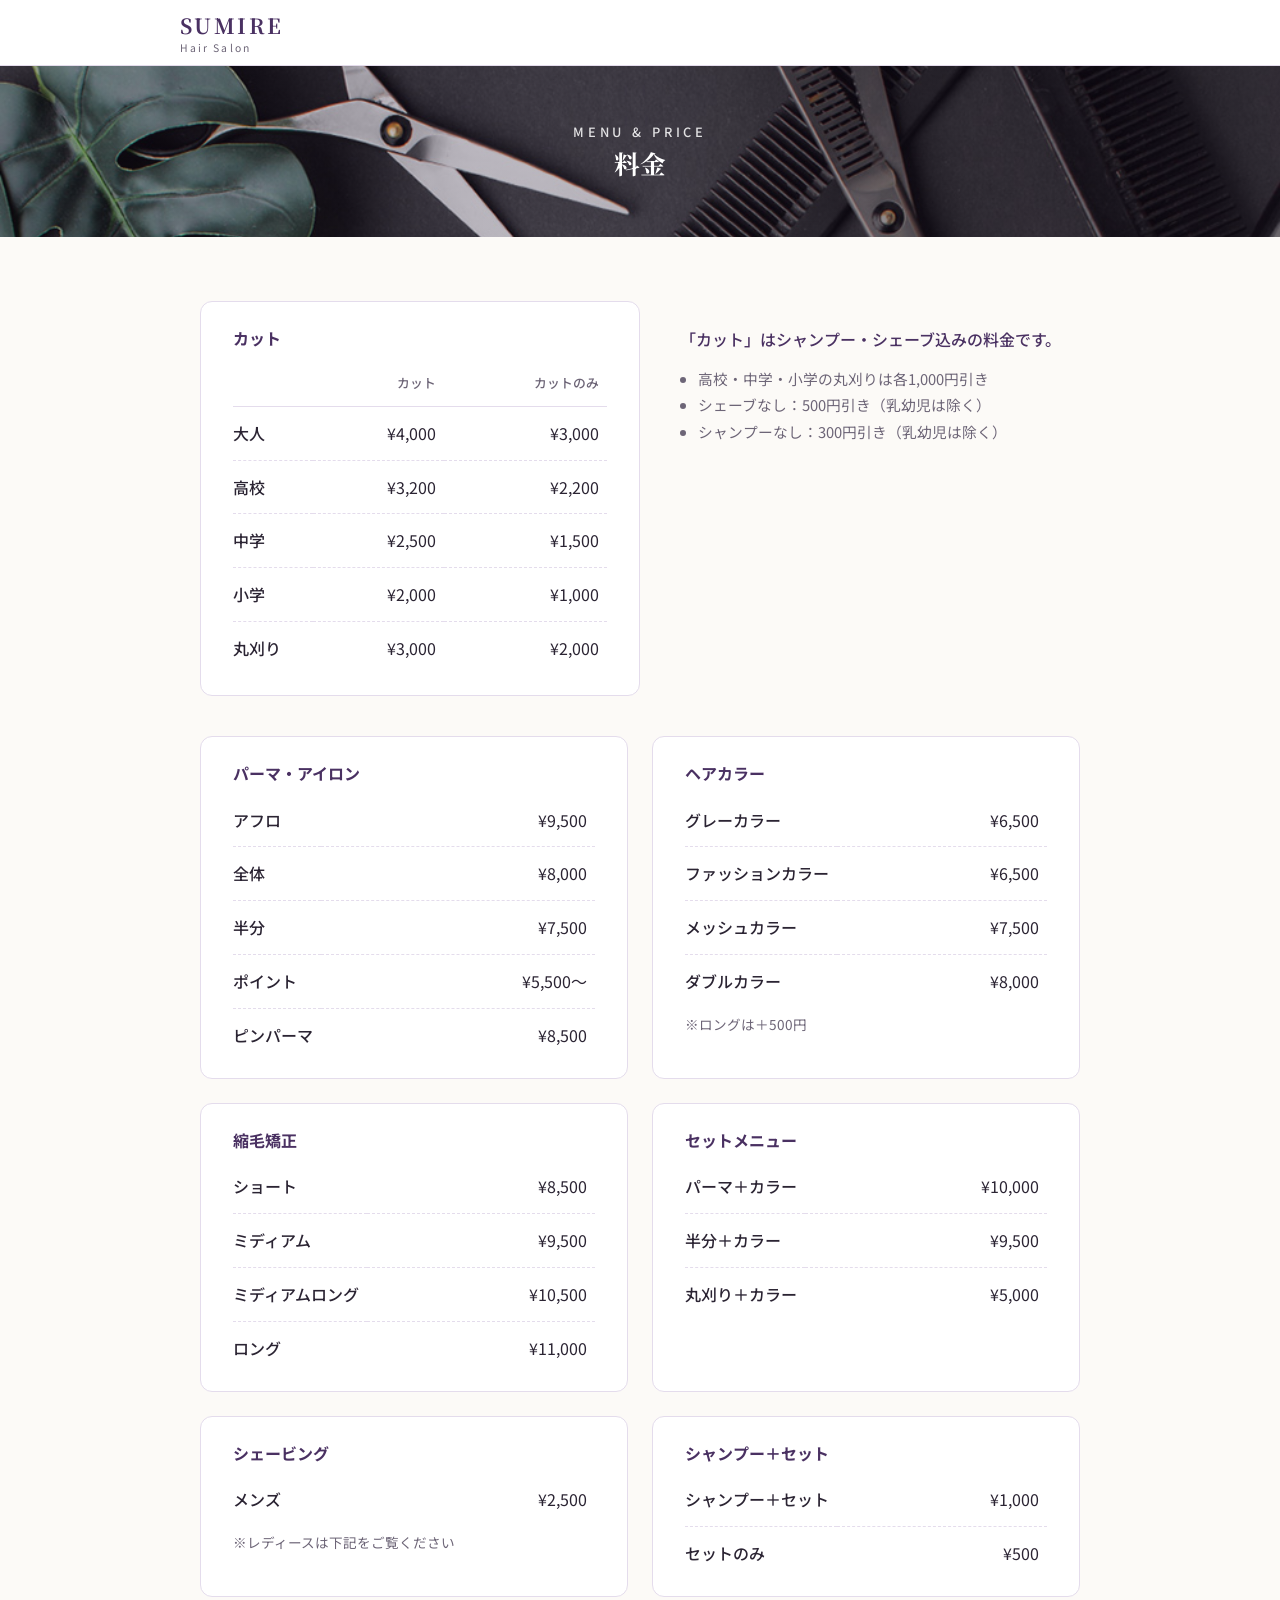
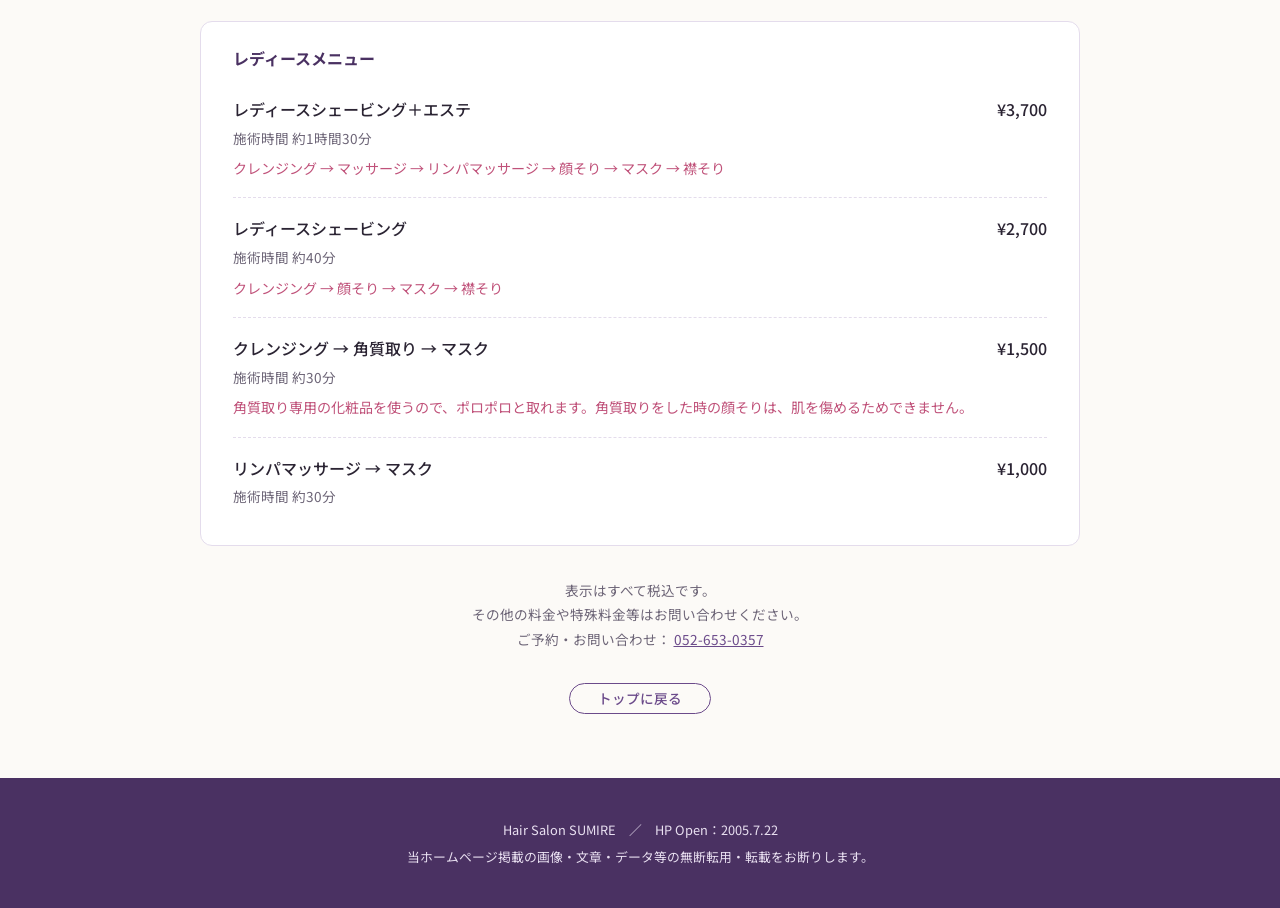
==== price.html @ cefce8b9 "Add files via upload" ====
<!DOCTYPE html>
<html lang="ja">

<head>
    <meta charset="UTF-8">
    <meta name="viewport" content="width=device-width, initial-scale=1, viewport-fit=cover">
    <title>料金｜Hair Salon SUMIRE</title>
    <meta name="description" content="Hair Salon SUMIREの料金表。カット、パーマ・アイロン、ヘアカラー、縮毛矯正、シェービングなど全メニューをご案内します。">
    <link rel="preconnect" href="https://fonts.googleapis.com">
    <link rel="preconnect" href="https://fonts.gstatic.com" crossorigin>
    <link
        href="https://fonts.googleapis.com/css2?family=Noto+Sans+JP:wght@400;500;700&family=Noto+Serif+JP:wght@500;700&display=swap"
        rel="stylesheet">
    <link rel="stylesheet" href="style.css">
</head>

<body>

    <header>
        <div class="bar">
            <a class="logo" href="index.html">SUMIRE<span>Hair Salon</span></a>
            <a class="tel-s" href="tel:052-653-0357">📞 予約する</a>
        </div>
    </header>

    <main>
        <div class="price-hero">
            <div class="h"><small>MENU &amp; PRICE</small>
                <h1>料金</h1>
            </div>
        </div>

        <section id="price">
            <div class="wrap">

                <!-- カット -->
                <div class="price-wrap">
                    <div class="price-card">
                        <table class="price">
                            <caption>カット</caption>
                            <thead>
                                <tr>
                                    <th scope="col"><span class="sr-only">区分</span></th>
                                    <th scope="col">カット</th>
                                    <th scope="col">カットのみ</th>
                                </tr>
                            </thead>
                            <tbody>
                                <tr>
                                    <th scope="row">大人</th>
                                    <td>¥4,000</td>
                                    <td>¥3,000</td>
                                </tr>
                                <tr>
                                    <th scope="row">高校</th>
                                    <td>¥3,200</td>
                                    <td>¥2,200</td>
                                </tr>
                                <tr>
                                    <th scope="row">中学</th>
                                    <td>¥2,500</td>
                                    <td>¥1,500</td>
                                </tr>
                                <tr>
                                    <th scope="row">小学</th>
                                    <td>¥2,000</td>
                                    <td>¥1,000</td>
                                </tr>
                                <tr>
                                    <th scope="row">丸刈り</th>
                                    <td>¥3,000</td>
                                    <td>¥2,000</td>
                                </tr>
                            </tbody>
                        </table>
                    </div>
                    <div class="price-side">
                        <p class="price-lead">「カット」はシャンプー・シェーブ込みの料金です。</p>
                        <ul class="price-notes">
                            <li>高校・中学・小学の丸刈りは各1,000円引き</li>
                            <li>シェーブなし：500円引き（乳幼児は除く）</li>
                            <li>シャンプーなし：300円引き（乳幼児は除く）</li>
                        </ul>
                    </div>
                </div>

                <!-- その他のメニュー -->
                <div class="price-grid">

                    <div class="price-card">
                        <table class="price">
                            <caption>パーマ・アイロン</caption>
                            <tbody>
                                <tr>
                                    <th scope="row">アフロ</th>
                                    <td>¥9,500</td>
                                </tr>
                                <tr>
                                    <th scope="row">全体</th>
                                    <td>¥8,000</td>
                                </tr>
                                <tr>
                                    <th scope="row">半分</th>
                                    <td>¥7,500</td>
                                </tr>
                                <tr>
                                    <th scope="row">ポイント</th>
                                    <td>¥5,500〜</td>
                                </tr>
                                <tr>
                                    <th scope="row">ピンパーマ</th>
                                    <td>¥8,500</td>
                                </tr>
                            </tbody>
                        </table>
                    </div>

                    <div class="price-card">
                        <table class="price">
                            <caption>ヘアカラー</caption>
                            <tbody>
                                <tr>
                                    <th scope="row">グレーカラー</th>
                                    <td>¥6,500</td>
                                </tr>
                                <tr>
                                    <th scope="row">ファッションカラー</th>
                                    <td>¥6,500</td>
                                </tr>
                                <tr>
                                    <th scope="row">メッシュカラー</th>
                                    <td>¥7,500</td>
                                </tr>
                                <tr>
                                    <th scope="row">ダブルカラー</th>
                                    <td>¥8,000</td>
                                </tr>
                            </tbody>
                        </table>
                        <p class="price-note">※ロングは＋500円</p>
                    </div>

                    <div class="price-card">
                        <table class="price">
                            <caption>縮毛矯正</caption>
                            <tbody>
                                <tr>
                                    <th scope="row">ショート</th>
                                    <td>¥8,500</td>
                                </tr>
                                <tr>
                                    <th scope="row">ミディアム</th>
                                    <td>¥9,500</td>
                                </tr>
                                <tr>
                                    <th scope="row">ミディアムロング</th>
                                    <td>¥10,500</td>
                                </tr>
                                <tr>
                                    <th scope="row">ロング</th>
                                    <td>¥11,000</td>
                                </tr>
                            </tbody>
                        </table>
                    </div>

                    <div class="price-card">
                        <table class="price">
                            <caption>セットメニュー</caption>
                            <tbody>
                                <tr>
                                    <th scope="row">パーマ＋カラー</th>
                                    <td>¥10,000</td>
                                </tr>
                                <tr>
                                    <th scope="row">半分＋カラー</th>
                                    <td>¥9,500</td>
                                </tr>
                                <tr>
                                    <th scope="row">丸刈り＋カラー</th>
                                    <td>¥5,000</td>
                                </tr>
                            </tbody>
                        </table>
                    </div>

                    <div class="price-card">
                        <table class="price">
                            <caption>シェービング</caption>
                            <tbody>
                                <tr>
                                    <th scope="row">メンズ</th>
                                    <td>¥2,500</td>
                                </tr>
                            </tbody>
                        </table>
                        <p class="price-note">※レディースは下記をご覧ください</p>
                    </div>

                    <div class="price-card">
                        <table class="price">
                            <caption>シャンプー＋セット</caption>
                            <tbody>
                                <tr>
                                    <th scope="row">シャンプー＋セット</th>
                                    <td>¥1,000</td>
                                </tr>
                                <tr>
                                    <th scope="row">セットのみ</th>
                                    <td>¥500</td>
                                </tr>
                            </tbody>
                        </table>
                    </div>

                </div>

                <div class="price-card price-wide">
                    <h3 class="menu-title">レディースメニュー</h3>
                    <ul class="menu-list">
                        <li>
                            <div class="menu-row"><span>レディースシェービング＋エステ</span><span class="menu-price">¥3,700</span>
                            </div>
                            <p class="menu-meta">施術時間 約1時間30分</p>
                            <p class="menu-steps">クレンジング → マッサージ → リンパマッサージ → 顔そり → マスク → 襟そり</p>
                        </li>
                        <li>
                            <div class="menu-row"><span>レディースシェービング</span><span class="menu-price">¥2,700</span></div>
                            <p class="menu-meta">施術時間 約40分</p>
                            <p class="menu-steps">クレンジング → 顔そり → マスク → 襟そり</p>
                        </li>
                        <li>
                            <div class="menu-row"><span>クレンジング → 角質取り → マスク</span><span class="menu-price">¥1,500</span>
                            </div>
                            <p class="menu-meta">施術時間 約30分</p>
                            <p class="menu-steps">角質取り専用の化粧品を使うので、ポロポロと取れます。角質取りをした時の顔そりは、肌を傷めるためできません。</p>
                        </li>
                        <li>
                            <div class="menu-row"><span>リンパマッサージ → マスク</span><span class="menu-price">¥1,000</span>
                            </div>
                            <p class="menu-meta">施術時間 約30分</p>
                        </li>
                    </ul>
                </div>

                <p class="fine" style="margin-top:32px">表示はすべて税込です。<br>その他の料金や特殊料金等はお問い合わせください。<br>ご予約・お問い合わせ：
                    <a href="tel:052-653-0357">052-653-0357</a>
                </p>

                <div class="back-b">
                    <a href="index.html#price">トップに戻る</a>
                </div>
            </div>
        </section>
    </main>

    <footer>
        <p>Hair Salon SUMIRE　／　HP Open：2005.7.22</p>
        <p>当ホームページ掲載の画像・文章・データ等の無断転用・転載をお断りします。</p>
    </footer>

    <div class="callbar"><a href="tel:052-653-0357">📞 電話で予約</a><a href="index.html#shop">アクセス</a></div>

</body>

</html>
---- style.css ----
:root {
  --violet: #6b4a8a;
  --violet-d: #4a3162;
  --violet-l: #f1ebf6;
  --accent: #c0527a;
  --ink: #2b2433;
  --sub: #6d6577;
  --line: #e4dcec;
  --bg: #fcfaf7;
  --white: #fff;
  --serif: "Noto Serif JP", "Hiragino Mincho ProN", "Yu Mincho", serif;
  --sans: "Noto Sans JP", "Hiragino Kaku Gothic ProN", "Meiryo", sans-serif;
}

* {
  box-sizing: border-box;
}

html {
  scroll-behavior: smooth;
  scroll-padding-top: 104px;
}

body {
  margin: 0;
  font-family: var(--sans);
  color: var(--ink);
  background: var(--bg);
  line-height: 1.8;
  font-size: 16px;
  padding-bottom: 72px;
}

img {
  max-width: 100%;
  height: auto;
}

a {
  color: var(--violet);
}

.wrap {
  max-width: 960px;
  margin: 0 auto;
  padding: 0 20px;
}

section {
  padding: 64px 0;
}

section:nth-of-type(even) {
  background: var(--white);
}

.h {
  text-align: center;
  margin: 0 0 36px;
}

.h small {
  display: block;
  font: 500 .8rem var(--sans);
  letter-spacing: .3em;
  color: var(--accent);
}

.h h1,
.h h2 {
  font: 700 1.6rem var(--serif);
  margin: 4px 0 0;
  color: var(--violet-d);
}

/*----- header -----*/
header {
  position: sticky;
  top: 0;
  z-index: 20;
  background: rgba(255, 255, 255, .96);
  border-bottom: 1px solid var(--line);
  padding-top: env(safe-area-inset-top, 0px);
}

.bar {
  display: flex;
  align-items: center;
  justify-content: space-between;
  gap: 12px;
  padding: 10px 20px;
  max-width: 960px;
  margin: 0 auto;
}

.logo {
  font: 700 1.3rem var(--serif);
  letter-spacing: .12em;
  color: var(--violet-d);
  text-decoration: none;
}

.logo span {
  display: block;
  font: 400 .65rem var(--sans);
  letter-spacing: .2em;
  color: var(--sub);
}

.tel-s {
  display: none;
  text-decoration: none;
  font-weight: 700;
  color: var(--violet-d);
}

nav {
  border-top: 1px solid var(--line);
  overflow-x: auto;
  -webkit-overflow-scrolling: touch;
  scrollbar-width: none;
}

nav::-webkit-scrollbar {
  display: none;
}

nav ul {
  display: flex;
  justify-content: center;
  gap: 4px;
  list-style: none;
  margin: 0;
  padding: 0 12px;
  min-width: max-content;
  margin-inline: auto;
}

nav a {
  display: block;
  padding: 9px 12px;
  font-size: .88rem;
  text-decoration: none;
  color: var(--ink);
  white-space: nowrap;
}

nav a:hover {
  color: var(--accent);
}

/*----- FV -----*/
.fv {
  position: relative;
  min-height: 62vh;
  display: grid;
  place-items: center;
  text-align: center;
  color: #fff;
  background-image: url(image/salon.png);
  background-size: cover;
  background-position: center 80%;
  background-color: var(--violet-d);
}

.fv::after {
  content: "";
  position: absolute;
  inset: 0;
  background: linear-gradient(rgba(30, 18, 44, .05), rgba(30, 18, 44, .25));
}

.fv>div {
  position: relative;
  z-index: 1;
  padding: 40px 20px;
}

.fv p span {
  display: block;
}

.fv .note span {
  display: inline-block;
}

.fv h1 {
  font: 700 clamp(2rem, 7vw, 3.4rem) var(--serif);
  letter-spacing: .18em;
  margin: 0;
}

.fv p {
  margin: 10px 0 24px;
  font-size: clamp(.85rem, 3.8vw, 1rem);
  letter-spacing: .08em;
}

.btn {
  display: inline-block;
  background: var(--accent);
  color: #fff;
  text-decoration: none;
  font-weight: 700;
  padding: 14px 28px;
  border-radius: 999px;
}

.btn:hover {
  opacity: .9;
}

.fv .note {
  display: block;
  margin-top: 12px;
  font-size: .82rem;
  opacity: .9;
}

/*----- 下層ページの見出し帯（共通部分） ----- */
.news-hero,
.price-hero {
  color: #fff;
  text-align: center;
  padding: 56px 20px;
}

.news-hero .h,
.price-hero .h {
  margin: 0;
}

.news-hero .h small,
.price-hero .h small {
  color: #fff;
  opacity: .85;
}

.news-hero .h h1,
.price-hero .h h1 {
  color: #fff;
}

/* お知らせページの見出し帯の背景 */
.news-hero {
  background:
    linear-gradient(rgba(30, 18, 44, .3), rgba(30, 18, 44, .3)),
    url("image/news-hero.jpg") center/cover no-repeat,
    linear-gradient(135deg, #7d5a9c, #4a3162);
  background-position: center 40%;
}

/* 料金ページの見出し帯の背景 */
.price-hero {
  background:
    linear-gradient(rgba(30, 18, 44, .3), rgba(30, 18, 44, .3)),
    url("image/price-hero.jpg") center/cover no-repeat,
    linear-gradient(135deg, #c0527a, #6b4a8a);
  background-position: center 15%;
}

/*----- news -----*/
.news {
  list-style: none;
  margin: 0;
  padding: 0;
  border-top: 1px solid var(--line);
}

.news li {
  display: flex;
  gap: 16px;
  padding: 16px 4px;
  border-bottom: 1px solid var(--line);
  align-items: baseline;
}

.news time {
  color: var(--sub);
  font-size: .88rem;
  flex: none;
  width: 6.5em;
}

.tag {
  flex: none;
  width: 100px;
  text-align: center;
  font-size: .72rem;
  padding: 2px 0;
  border-radius: 999px;
  background: var(--violet-l);
  color: var(--violet-d);
}

.tag.imp {
  background: var(--accent);
  color: #fff;
}

.news .body {
  flex: 1;
  min-width: 0;
}

.news .body p {
  margin: 0;
}

.news .body .text {
  margin-top: 6px;
  font-size: .92rem;
  color: var(--sub);
}

/* ul全体をリンクにする（トップページ用） */
a.news-link {
  display: block;
  color: inherit;
  text-decoration: none;
}

.news-link .news li {
  transition: background .2s;
}

.news-link .news li:hover {
  background: var(--violet-l);
}

.more {
  display: block;
  text-align: right;
  margin-top: 12px;
  font-size: .9rem;
  color: var(--violet);
}

/* トップに戻るボタン */
.back-b {
  margin-top: 32px;
  text-align: center;
}

.back-b a {
  display: inline-block;
  padding: 4px 28px;
  border: 1px solid var(--violet);
  border-radius: 999px;
  font-size: .85rem;
  line-height: 1.5;
  font-weight: 500;
  text-decoration: none;
}

.back-b a:hover {
  background: var(--violet-l);
}

.banner {
  display: block;
  margin-top: 24px;
  padding: 16px 20px;
  border: 1px solid var(--violet);
  border-radius: 10px;
  text-align: center;
  text-decoration: none;
  font-weight: 500;
}

/*----- message ----- */
.msg {
  max-width: 640px;
  margin: 0 auto;
  text-align: center;
  font-family: var(--serif);
  font-size: 1.05rem;
  line-height: 2.2;
}

/* message：文ごとに段落を分けたとき用 */
.msg p {
  margin: 0 0 .6em;
  text-wrap: balance;
}

.msg .reserve {
  margin-top: 28px;
  padding: 18px;
  background: var(--violet-l);
  border-radius: 10px;
  font: 400 .95rem/1.8 var(--sans);
}

/*----- history -----*/
.history {
  list-style: none;
  margin: 0 auto;
  padding: 0;
  max-width: 760px;
  position: relative;
}

.history::before {
  content: "";
  position: absolute;
  left: 103px;
  top: 8px;
  bottom: 8px;
  width: 2px;
  background: var(--line);
}

.history li {
  display: grid;
  grid-template-columns: 88px 1fr;
  gap: 0 32px;
  padding-bottom: 40px;
  position: relative;
}

.history li:last-child {
  padding-bottom: 0;
}

.history li::before {
  content: "";
  position: absolute;
  left: 98px;
  top: 8px;
  width: 12px;
  height: 12px;
  border-radius: 50%;
  background: var(--accent);
}

.hist-year {
  text-align: right;
  font: 700 1.3rem/1.4 var(--serif);
  color: var(--violet-d);
}

.hist-year small {
  display: block;
  font: 400 .78rem/1.4 var(--sans);
  color: var(--sub);
}

.hist-body figure {
  margin: 0 0 12px;
}

.hist-body img {
  display: block;
  width: 100%;
  max-width: 420px;
  border: 1px solid var(--line);
  border-radius: 10px;
  aspect-ratio: 4/3;
  object-fit: cover;
}

.hist-body h3 {
  margin: 0 0 4px;
  font: 700 1.05rem var(--serif);
  color: var(--violet-d);
}

.hist-body p {
  margin: 0;
  font-size: .95rem;
}

/*----- price ----- */
.price-wrap {
  display: grid;
  grid-template-columns: minmax(0, 1.1fr) minmax(0, 1fr);
  gap: 40px;
  max-width: 880px;
  margin: 0 auto;
  align-items: start;
}

.price-card {
  background: var(--white);
  border: 1px solid var(--line);
  border-radius: 12px;
  padding: 8px 32px 20px;
}

/* 白い背景のセクションに置いたときは、カードをベージュにする */
section:nth-of-type(even) .price-card {
  background: var(--bg);
}

.price {
  width: 100%;
  border-collapse: collapse;
  margin: 0;
}

.price caption {
  text-align: left;
  font-weight: 700;
  color: var(--violet-d);
  padding: 14px 0 6px;
}

.sr-only {
  position: absolute;
  width: 1px;
  height: 1px;
  overflow: hidden;
  clip: rect(0 0 0 0);
  white-space: nowrap;
}

.price th,
.price td {
  padding: 12px 8px;
  border-bottom: 1px dashed var(--line);
  font-weight: 400;
  text-align: left;
}

.price thead th {
  font-size: .8rem;
  font-weight: 500;
  color: var(--sub);
  border-bottom: 1px solid var(--line);
  text-align: right;
}

.price tbody th {
  width: 5em;
  padding-left: 0;
  font-weight: 500;
  white-space: nowrap;
}

.price td {
  text-align: right;
  white-space: nowrap;
  font-variant-numeric: tabular-nums;
}

.price tbody tr:last-child th,
.price tbody tr:last-child td {
  border-bottom: 0;
}

.price-side {
  padding-top: 24px;
}

.price-lead {
  margin: 0 0 12px;
  font-weight: 500;
  color: var(--violet-d);
}

.price-notes {
  margin: 0 0 32px;
  padding-left: 1.2em;
  font-size: .92rem;
  color: var(--sub);
}

.btn-o {
  display: block;
  padding: 10px 20px;
  border: 1px solid var(--violet);
  border-radius: 999px;
  text-align: center;
  font-weight: 500;
  text-decoration: none;
}

.btn-o:hover {
  background: var(--violet-l);
}

.fine {
  text-align: center;
  color: var(--sub);
  font-size: .85rem;
}

.price-side .fine {
  text-align: left;
  margin-top: 24px;
}

/* price.html：全メニュー */
.price-grid {
  display: grid;
  grid-template-columns: 1fr 1fr;
  gap: 24px;
  max-width: 880px;
  margin: 40px auto 0;
}

.price-grid .price-card {
  padding-bottom: 16px;
}

.price-note {
  margin: 4px 0 0;
  font-size: .85rem;
  color: var(--sub);
}

.price-wide {
  max-width: 880px;
  margin: 24px auto 0;
}

.menu-title {
  margin: 0;
  padding: 14px 0 6px;
  font-size: 1rem;
  font-weight: 700;
  color: var(--violet-d);
}

.menu-list {
  list-style: none;
  margin: 0;
  padding: 0;
}

.menu-list li {
  padding: 16px 0;
  border-bottom: 1px dashed var(--line);
}

.menu-list li:last-child {
  border-bottom: 0
}

.menu-row {
  display: flex;
  flex-wrap: wrap;
  justify-content: space-between;
  align-items: baseline;
  gap: 4px 16px;
  font-weight: 500;
}

.menu-price {
  white-space: nowrap;
  font-variant-numeric: tabular-nums;
}

.menu-meta {
  margin: 2px 0 0;
  font-size: .85rem;
  color: var(--sub);
}

.menu-steps {
  margin: 6px 0 0;
  font-size: .88rem;
  color: var(--accent);
}

/*----- calendar ----- */
.cal {
  background: var(--white);
  border: 1px solid var(--line);
  border-radius: 10px;
  padding: 16px;
}

.cal-h {
  display: flex;
  justify-content: space-between;
  align-items: center;
  margin-bottom: 8px;
}

.cal-h b {
  font-family: var(--serif);
  font-size: 1.1rem;
}

.cal-h button {
  border: 1px solid var(--line);
  background: #fff;
  border-radius: 8px;
  padding: 6px 12px;
  cursor: pointer;
  font: inherit;
  color: var(--violet-d);
}

.cal table {
  width: 100%;
  border-collapse: collapse;
  table-layout: fixed;
  text-align: center;
}

.cal th {
  font-size: .75rem;
  color: var(--sub);
  padding: 4px 0;
}

.cal td {
  padding: 8px 0;
  font-size: .92rem;
  height: 44px;
  border-radius: 8px;
}

.cal td.off {
  background: #f3e1e9;
  color: #a0305c;
  font-weight: 700;
}

.cal td.off i {
  display: block;
  font: normal .6rem/1 var(--sans);
}

.cal td.today {
  outline: 2px solid var(--violet);
}

.cal th:first-child,
.cal td:first-child:not(.off) {
  color: #c0392b;
}

.legend {
  display: flex;
  gap: 16px;
  font-size: .8rem;
  color: var(--sub);
  margin-top: 10px;
}

.legend span::before {
  content: "";
  display: inline-block;
  width: 12px;
  height: 12px;
  border-radius: 3px;
  background: #f3e1e9;
  margin-right: 6px;
  vertical-align: -1px;
}

/*----- info ----- */
.grid {
  display: grid;
  grid-template-columns: minmax(0, 1fr) minmax(0, 1fr);
  gap: 32px;
  align-items: start;
}

dl.info {
  margin: 0;
}

dl.info div {
  padding: 14px 0;
  border-bottom: 1px solid var(--line);
}

dt {
  font-size: .8rem;
  color: var(--accent);
  font-weight: 700;
  letter-spacing: .1em;
}

dd {
  margin: 0;
}

dd a.tel {
  font: 700 1.5rem var(--sans);
  text-decoration: none;
  color: var(--violet-d);
}

.map {
  aspect-ratio: 1/1;
  border-radius: 20px;
  overflow: hidden;
}

.map iframe {
  display: block;
  width: 100%;
  height: 100%;
  border: 0;
}

/*----- footer ----- */
footer {
  background: var(--violet-d);
  color: #e9e0f1;
  text-align: center;
  padding: 36px 20px;
  font-size: .8rem;
}

footer a {
  color: #fff;
}

footer p {
  margin: 4px 0;
}

/* mobile call bar */
.callbar {
  position: fixed;
  left: 0;
  right: 0;
  bottom: 0;
  z-index: 30;
  display: flex;
  gap: 8px;
  padding: 10px 12px calc(10px + env(safe-area-inset-bottom, 0px));
  background: rgba(255, 255, 255, .97);
  border-top: 1px solid var(--line);
}

.callbar a {
  flex: 1;
  text-align: center;
  text-decoration: none;
  font-weight: 700;
  padding: 12px;
  border-radius: 999px;
  background: var(--accent);
  color: #fff;
}

.callbar a+a {
  background: var(--violet-d);
}

@media (max-width: 720px) {
  .grid {
    grid-template-columns: 1fr;
  }

  section {
    padding: 48px 0;
  }

  .news-hero,
  .price-hero {
    padding: 40px 20px;
  }

  .news li {
    flex-wrap: wrap;
    gap: 6px 12px;
  }

  .news .body {
    flex-basis: 100%;
    /* スマホでは日付・タグの下に回り込む */
  }

  .price-wrap {
    grid-template-columns: 1fr;
    gap: 24px;
  }

  .price-grid {
    grid-template-columns: 1fr;
  }

  .price-card {
    padding: 4px 20px 16px;
  }

  nav ul {
    justify-content: flex-start;
  }

  .tel-s {
    display: block;
  }
}

@media (min-width: 721px) {
  .callbar {
    display: none;
  }

  body {
    padding-bottom: 0;
  }

  /* PC：ロゴとメニューを同じ高さに並べる */
  header {
    display: flex;
    align-items: center;
    justify-content: space-between;
    gap: 24px;
    padding-inline: max(20px, calc((100% - 960px) / 2 + 20px));
  }

  .bar {
    padding: 10px 0;
    margin: 0;
    max-width: none;
  }

  nav {
    border-top: 0;
    overflow: visible;
  }

  nav ul {
    justify-content: flex-end;
    min-width: 0;
    margin: 0;
    padding: 0;
  }

  html {
    scroll-padding-top: 84px;
  }
}
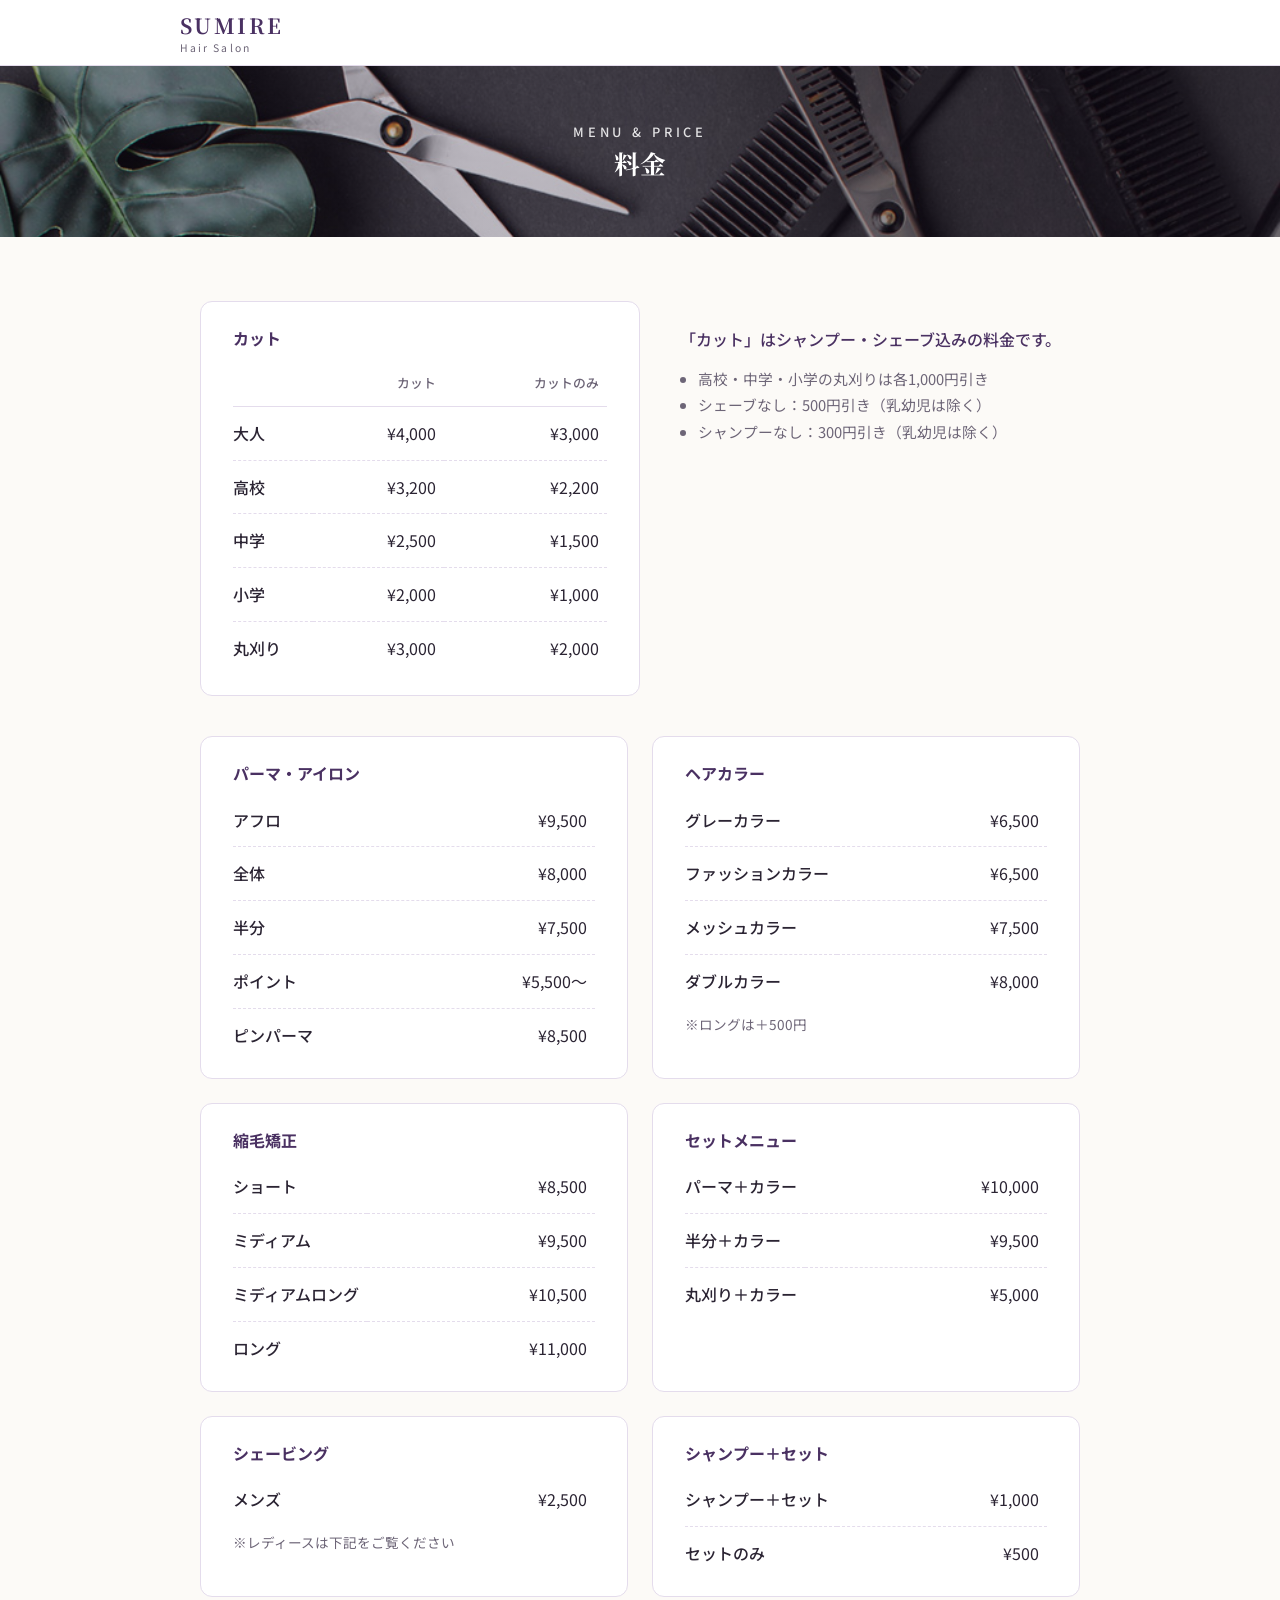
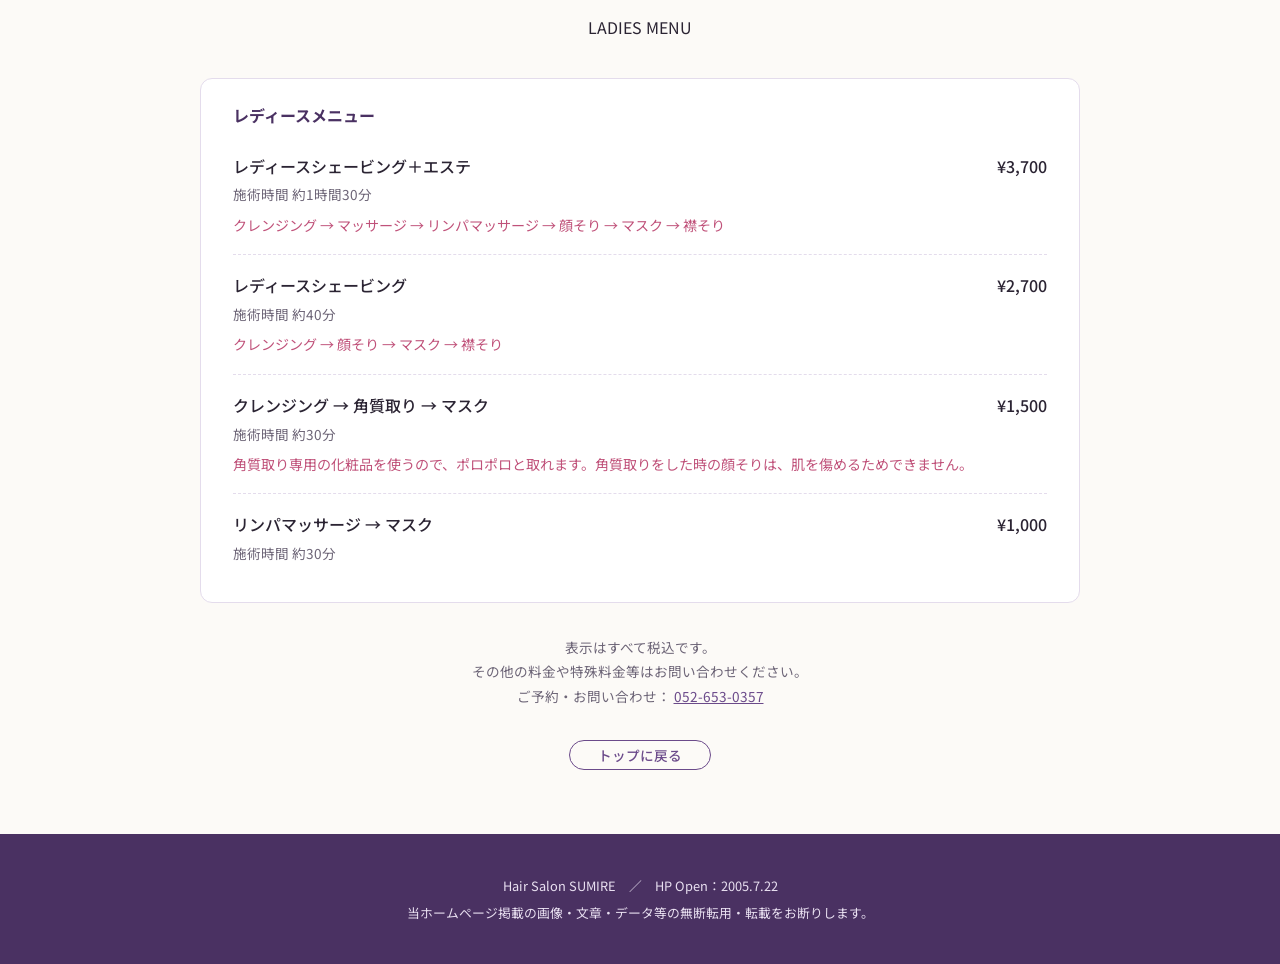
==== commit c4ec3ad4: "Add files via upload" ====
--- a/price.html
+++ b/price.html
@@ -212,9 +212,16 @@
                             </tbody>
                         </table>
                     </div>
-
-                </div>
-
+                </div>
+            </div>
+
+            <div class="ladies-menu">
+                <div class="h">
+                    <p>LADIES MENU</p>
+                </div>
+            </div>
+
+            <div class="wrap">
                 <div class="price-card price-wide">
                     <h3 class="menu-title">レディースメニュー</h3>
                     <ul class="menu-list">
@@ -242,14 +249,15 @@
                         </li>
                     </ul>
                 </div>
-
-                <p class="fine" style="margin-top:32px">表示はすべて税込です。<br>その他の料金や特殊料金等はお問い合わせください。<br>ご予約・お問い合わせ：
-                    <a href="tel:052-653-0357">052-653-0357</a>
-                </p>
-
-                <div class="back-b">
-                    <a href="index.html#price">トップに戻る</a>
-                </div>
+            </div>
+
+            <p class="fine" style="margin-top:32px">表示はすべて税込です。<br>その他の料金や特殊料金等はお問い合わせください。<br>ご予約・お問い合わせ：
+                <a href="tel:052-653-0357">052-653-0357</a>
+            </p>
+
+            <div class="back-b">
+                <a href="index.html#price">トップに戻る</a>
+            </div>
             </div>
         </section>
     </main>
--- a/style.css
+++ b/style.css
@@ -875,6 +875,10 @@
     gap: 24px;
   }
 
+  .price-lead {
+    font-size: clamp(.8rem, calc((100vw - 40px) / 24.5), 1rem);
+  }
+
   .price-grid {
     grid-template-columns: 1fr;
   }
